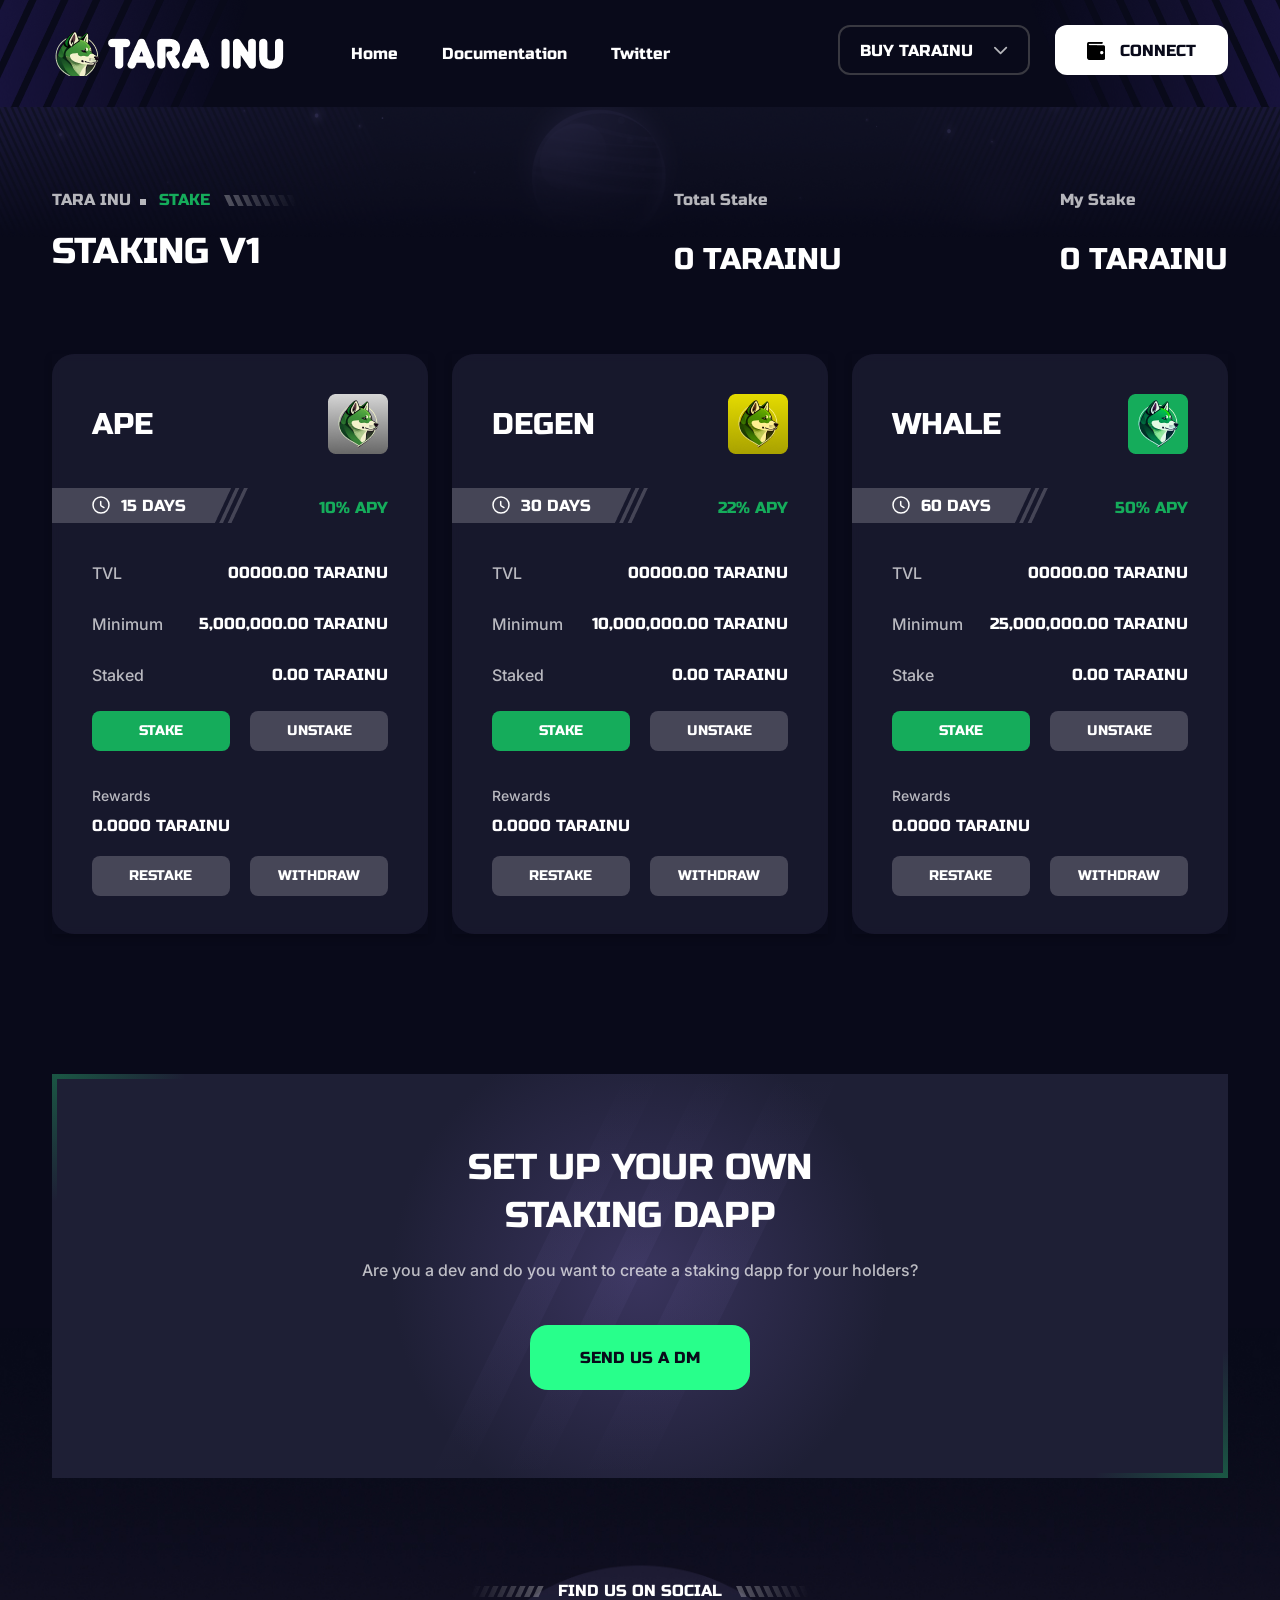
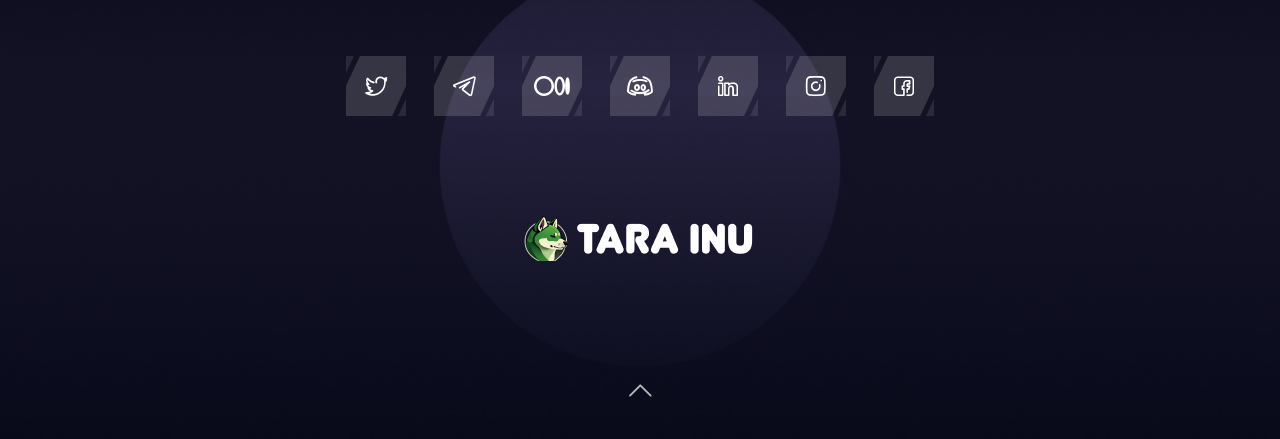
==== index.html @ 8df839b0 "update" ====
<!DOCTYPE html>
<html lang="zxx">
  <head>
    <!-- meta tag -->
    <meta charset="utf-8" />
    <title>Tara Inu - Staking</title>
    <meta name="description" content="" />
    <!-- responsive tag -->
    <meta http-equiv="x-ua-compatible" content="ie=edge" />
    <meta name="viewport" content="width=device-width, initial-scale=1" />
    <!-- favicon -->
    <link rel="apple-touch-icon" href="assets/images/fav.png" />
    <link
      rel="shortcut icon"
      type="image/x-icon"
      href="assets/images/t-inu.png"
    />
    <!-- Bootstrap v4.4.1 css -->
    <link
      rel="stylesheet"
      type="text/css"
      href="assets/css/bootstrap.min.css"
    />
    <!-- animate css -->
    <link rel="stylesheet" type="text/css" href="assets/css/animate.css" />
    <!-- magnific css -->
    <link
      rel="stylesheet"
      type="text/css"
      href="assets/css/magnific-popup.css"
    />
    <!-- owl.carousel css -->
    <link rel="stylesheet" type="text/css" href="assets/css/owl.carousel.css" />
    <!-- off canvas css -->
    <link rel="stylesheet" type="text/css" href="assets/css/off-canvas.css" />
    <!-- flaticon css  -->
    <link
      rel="stylesheet"
      type="text/css"
      href="assets/css/ico-moon-fonts.css"
    />
    <!-- font awesome icon css -->
    <link rel="stylesheet" type="text/css" href="assets/css/all.min.css" />
    <!-- spacing css -->
    <link rel="stylesheet" type="text/css" href="assets/css/sc-spacing.css" />
    <!-- style css -->
    <link rel="stylesheet" type="text/css" href="assets/css/style.css" />
    <!-- responsive css -->
    <link rel="stylesheet" type="text/css" href="assets/css/responsive.css" />
  </head>
  <body>
    <!--Preloader area start here-->
    <!-- <div class="loader_first">
            <div class="circular-spinner"></div>
        </div> -->

    <!--Preloader area End here-->

    <!--Header Start-->
    <header id="gamfi-header" class="gamfi-header-section default-header">
      <div class="menu-area menu-sticky">
        <div class="container">
          <div
            class="heaader-inner-area d-flex justify-content-between align-items-center"
          >
            <div
              class="gamfi-logo-area d-flex justify-content-between align-items-center"
            >
              <div class="logo">
                <a href="index.html"
                  ><img src="assets/images/logo.png" alt="logo"
                /></a>
              </div>
              <div class="header-menu">
                <ul class="nav-menu">
                  <li><a href="#">Home</a></li>
                  <li><a href="#">Documentation</a></li>
                  <li><a href="#">Twitter</a></li>
                </ul>
              </div>
            </div>
            <div class="gamfi-btn-area">
              <ul>
                <li>
                  <a id="nav-expander" class="nav-expander bar" href="#">
                    <div class="bar">
                      <span class="dot1"></span>
                      <span class="dot2"></span>
                      <span class="dot3"></span>
                    </div>
                  </a>
                </li>
                <li class="buy-token">
                  <a class="readon black-shape" href="#">
                    <span class="btn-text">Buy TARAINU </span>
                    <i class="icon-arrow_down"></i>
                    <span class="hover-shape1"></span>
                    <span class="hover-shape2"></span>
                    <span class="hover-shape3"></span>
                  </a>
                  <ul>
                    <li>
                      <a href="#"
                        ><img
                          src="assets/images/icons/herbswap.png"
                          alt="herbswap"
                        />
                        HerbSwap</a
                      >
                    </li>
                  </ul>
                </li>
                <li class="connect-btn-wrapper">
                  <!-- <button type="button" class="connect-btn readon white-btn hover-shape" data-bs-toggle="modal" data-bs-target="#exampleModal"><img src="assets/images/icons/connect.png" alt="Icon">  -->
                  <button
                    type="button"
                    onclick="Connect()"
                    class="connect-btn readon white-btn hover-shape"
                  >
                    <img src="assets/images/icons/connect.png" alt="Icon" />
                    <span class="btn-text" id="buttonText">Connect </span>
                    <span class="hover-shape1"></span>
                    <span class="hover-shape2"></span>
                    <span class="hover-shape3"></span>
                  </button>
                </li>
              </ul>
            </div>
          </div>
        </div>
      </div>
      <!-- Canvas Mobile Menu start -->
      <nav class="right_menu_togle mobile-navbar-menu" id="mobile-navbar-menu">
        <div class="close-btn">
          <a id="nav-close2" class="nav-close">
            <div class="line">
              <span class="line1"></span>
              <span class="line2"></span>
            </div>
          </a>
        </div>
        <div class="sidebar-logo mb-30">
          <a href="index.html"
            ><img src="assets/images/logo-dark.png" alt=""
          /></a>
        </div>
        <ul class="nav-menu">
          <li class="current-menu-item"><a href="#">Home</a></li>
          <li class="menu-item-has-children">
            <a href="#">Buy Token</a>
            <ul class="sub-menu">
              <li><a href="https://herbswap.app">HerbSwap</a></li>
            </ul>
          </li>

          <li class="connect-btn-wrapper">
            <button
              onclick="Connect()"
              class="readon black-shape-big connect-wallet-btn-for-mobile"
            >
              <img src="assets/images/icons/connect_white.png" alt="Icon" />
              <span  class="btn-text" id="smallButtonText">Connect</span>
              <span class="hover-shape1"></span>
              <span class="hover-shape2"></span>
              <span class="hover-shape3"></span>
            </button>
          </li>
        </ul>
        
      </nav>
    </header>
    <!--Header End-->

    <!-- Breadcrumbs Section Start -->
    <div
      class="gamfi-breadcrumbs-section project-clasic-breadcum-sect governance_breadcrumbs_scetion"
    >
      <div class="project-clasic-breadcum-bg">
        <div class="project-clasic-breadcum-img">
          <img
            src="assets/images/bg/projectClasicBreadCambg.png"
            alt=""
            class="img-fluid"
          />
        </div>
      </div>
      <div class="governance_breadcrumbs_content">
        <div class="container">
          <div class="row">
            <div class="col-lg-5">
              <div class="breadcrumbs-area sec-heading">
                <div class="sub-inner mb-15">
                  <a class="breadcrumbs-link" href="index.html">TARA INU</a>
                  <span class="sub-title">Stake</span>
                  <img
                    class="heading-left-image"
                    src="assets/images/icons/steps.png"
                    alt="Steps-Image"
                  />
                </div>
                <h2 class="title mb-0">Staking V1</h2>
              </div>
            </div>
            <div class="col-lg-7 breadcrumbs-form md-pt-30">
              <div class="staking_bradcome_right">
                <ul>
                  <li>
                    <h6>Total Stake</h6>
                    <h5><span class="counter" id="totalTokenStaked">0</span> TARAINU</h5>
                  </li>
                  <li>
                    <h6>My Stake</h6>
                    <h5><span class="counter" id="userTotal">0</span> TARAINU</h5>
                  </li>
                </ul>
              </div>
            </div>
          </div>
        </div>
      </div>
    </div>
    <!-- Breadcrumbs Section End -->


    <!-- ALERTS -->
    <div id="notification" class="notification"></div>
    <!-- ALERTS -->
    
    <!-- staking_flip_card_sect start -->
    <div class="staking_flip_card_sect">
      <div class="container">
        <div class="row">
          <div class="col-lg-4 col-md-6 mb-30">
            <div class="staking_flip_card staking_flip_card1">
              <div class="staking_flip_card_inner">
                <div class="staking_flip_card_front">
                  <div class="staking_flip_card_front_headings">
                    <h2>APE</h2>
                    <span
                      ><img src="assets/images/icons/silver.png" alt=""
                    /></span>
                  </div>
                  <div class="staking_flip_card_front_body">
                    <div class="staking_flip_card_front_timebg">
                      <span>15 days</span>
                    </div>
                    <div class="staking_apy">
                      <h3>10% APY</h3>
                    </div>
                    <div class="staking_flip_card_front_list">
                      <ul>
                        <li>
                          <span>TVL</span> <strong>00000.00 TARAINU</strong>
                        </li>
                        <li>
                          <span>Minimum</span>
                          <strong>5,000,000.00 TARAINU</strong>
                        </li>
                        <li>
                          <span>Staked</span> <strong id="planAStake">0.00 TARAINU</strong>
                        </li>
                      </ul>
                    </div>
                    <div class="staking_flip_card_front_buttons">
                      <button class="black-shape btn_purple flip_card_btn">
                        stake
                        <span class="hover-shape1"></span>
                        <span class="hover-shape2"></span>
                        <span class="hover-shape3"></span>
                      </button>
                      <button class="black-shape" onclick="unStake(1)">
                        Unstake
                        <span class="hover-shape1"></span>
                        <span class="hover-shape2"></span>
                        <span class="hover-shape3"></span>
                      </button>
                    </div>
                    <div class="staking_flip_card_front_reward">
                      <h6>Rewards</h6>
                      <h5 id="planA">0.0000 TARAINU</h5>
                    </div>
                    <div class="staking_flip_card_front_buttons ">
                      <button class="black-shape" onclick="reStake(1)">
                        Restake
                        <span class="hover-shape1"></span>
                        <span class="hover-shape2"></span>
                        <span class="hover-shape3"></span>
                      </button>
                      <button class="black-shape" onclick="withdraw(1)">
                        Withdraw
                        <span class="hover-shape1"></span>
                        <span class="hover-shape2"></span>
                        <span class="hover-shape3"></span>
                      </button>
                    </div>
                  </div>
                </div>
                <div class="staking_flip_card_back">
                  <div class="staking_flip_card_back_content active-shape">
                    <div class="staking_flip_card_back_overlay"></div>
                    <div class="staking_flip_card_back_headings">
                      <h2>Stake</h2>
                      <button class="staking_flip_card_close_btn">
                        <img src="assets/images/icons/x.svg" alt="icon" />
                      </button>
                    </div>
                    <div class="staking_flip_card_back_body">
                      <div class="staking_flip_card_back_body_top">
                        <div class="staking_flip_card_front_list">
                          <ul>
                            <li>
                              <span>Amount staked</span>
                              <strong id="planA1Stake">0.00 TARAINU</strong>
                            </li>
                            <li>
                              <span>Balance</span>
                              <span class="userBalance">0</span>
                            </li>
                          </ul>
                        </div>

                        <form id="form__1">
                          <div class="staking_flip_card_back_form">
                           
                              <span>Stake Amount</span>
                              <div class="staking_flip_card_back_form_input">
                                <input type="number" placeholder="0.00 TARAINU" id="amount__1" required/>
                                <!-- <button type="button">Max</button> -->
                              </div>
                           
                          </div>
                        </div>
                        <div class="staking_flip_card_back_approve_btn">
                          <button
                            class="black-shape-big"
                          
                            type="submit"
                          >
                            Approve
                            <span class="hover-shape1"></span>
                            <span class="hover-shape2"></span>
                            <span class="hover-shape3"></span>
                          </button>
                        </div>
                      </form>
                     
                    </div>

                    <span class="border-shadow shadow-1"></span>
                    <span class="border-shadow shadow-2"></span>
                    <span class="border-shadow shadow-3"></span>
                    <span class="border-shadow shadow-4"></span>
                  </div>
                </div>
              </div>
            </div>
          </div>

          <div class="col-lg-4 col-md-6 mb-30">
            <div class="staking_flip_card">
              <div class="staking_flip_card_inner">
                <div class="staking_flip_card_front">
                  <div class="staking_flip_card_front_headings">
                    <h2>DEGEN</h2>
                    <span
                      ><img src="assets/images/icons/gold.png" alt=""
                    /></span>
                  </div>
                  <div class="staking_flip_card_front_body">
                    <div class="staking_flip_card_front_timebg">
                      <span>30 days</span>
                    </div>
                    <div class="staking_apy">
                      <h3>22% APY</h3>
                    </div>
                    <div class="staking_flip_card_front_list">
                      <ul>
                        <li>
                          <span>TVL</span> <strong>00000.00 TARAINU</strong>
                        </li>
                        <li>
                          <span>Minimum</span>
                          <strong>10,000,000.00 TARAINU</strong>
                        </li>
                        <li>
                          <span>Staked</span> <strong id="planBStake">0.00 TARAINU</strong>
                        </li>
                      </ul>
                    </div>
                    <div class="staking_flip_card_front_buttons">
                      <button class="black-shape btn_purple flip_card_btn">
                        stake
                        <span class="hover-shape1"></span>
                        <span class="hover-shape2"></span>
                        <span class="hover-shape3"></span>
                      </button>
                      <button class="black-shape " onclick="unStake(2)">
                        Unstake
                        <span class="hover-shape1"></span>
                        <span class="hover-shape2"></span>
                        <span class="hover-shape3"></span>
                      </button>
                    </div>
                    <div class="staking_flip_card_front_reward">
                      <h6>Rewards</h6>
                      <h5 id="planB">0.0000 TARAINU</h5>
                    </div>
                    <div class="staking_flip_card_front_buttons">
                      <button class="black-shape " onclick="reStake(2)">
                        Restake
                        <span class="hover-shape1"></span>
                        <span class="hover-shape2"></span>
                        <span class="hover-shape3"></span>
                      </button>
                      <button class="black-shape" onclick="withdraw(2)">
                        Withdraw
                        <span class="hover-shape1"></span>
                        <span class="hover-shape2"></span>
                        <span class="hover-shape3"></span>
                      </button>
                    </div>
                  </div>
                </div>
                <div class="staking_flip_card_back">
                  <div class="staking_flip_card_back_content active-shape">
                    <div class="staking_flip_card_back_overlay"></div>
                    <div class="staking_flip_card_back_headings">
                      <h2>Stake</h2>
                      <button class="staking_flip_card_close_btn">
                        <img src="assets/images/icons/x.svg" alt="icon" />
                      </button>
                    </div>
                    <div class="staking_flip_card_back_body">
                      <div class="staking_flip_card_back_body_top">
                        <div class="staking_flip_card_front_list">
                          <ul>
                            <li>
                              <span>Amount staked</span>
                              <strong id="planB2Stake">00.00 TARAINU</strong>
                            </li>
                            <li>
                              <span>Balance</span>
                              <span class="userBalance">0</span>
                            </li>
                          </ul>
                        </div>


                        <form id="form__2">
                        <div class="staking_flip_card_back_form">
                         
                            <span>Stake Amount</span>
                            <div class="staking_flip_card_back_form_input">
                              <input type="number" placeholder="0.00 TARAINU" id="amount__2" required/>
                              <!-- <button type="button">Max</button> -->
                            </div>
                         
                        </div>
                      </div>
                      <div class="staking_flip_card_back_approve_btn">
                        <button
                          class="black-shape-big"
                        
                          type="submit"
                        >
                          Approve
                          <span class="hover-shape1"></span>
                          <span class="hover-shape2"></span>
                          <span class="hover-shape3"></span>
                        </button>
                      </div>
                    </form>
                    </div>

                    <span class="border-shadow shadow-1"></span>
                    <span class="border-shadow shadow-2"></span>
                    <span class="border-shadow shadow-3"></span>
                    <span class="border-shadow shadow-4"></span>
                  </div>
                </div>
              </div>
            </div>
          </div>

          <div class="col-lg-4 col-md-6 mb-30">
            <div class="staking_flip_card">
              <div class="staking_flip_card_inner">
                <div class="staking_flip_card_front">
                  <div class="staking_flip_card_front_headings">
                    <h2>WHALE</h2>
                    <span
                      ><img src="assets/images/icons/platinum.png" alt=""
                    /></span>
                  </div>
                  <div class="staking_flip_card_front_body">
                    <div class="staking_flip_card_front_timebg">
                      <span>60 days</span>
                    </div>
                    <div class="staking_apy">
                      <h3>50% APY</h3>
                    </div>
                    <div class="staking_flip_card_front_list">
                      <ul>
                        <li>
                          <span>TVL</span> <strong>00000.00 TARAINU</strong>
                        </li>
                        <li>
                          <span>Minimum</span>
                          <strong>25,000,000.00 TARAINU</strong>
                        </li>
                        <li>
                          <span>Stake</span> <strong id="planCStake">0.00 TARAINU</strong>
                        </li>
                      </ul>
                    </div>
                    <div class="staking_flip_card_front_buttons">
                      <button class="black-shape btn_purple flip_card_btn">
                        stake
                        <span class="hover-shape1"></span>
                        <span class="hover-shape2"></span>
                        <span class="hover-shape3"></span>
                      </button>
                      <button class="black-shape" onclick="unStake(3)">
                        Unstake
                        <span class="hover-shape1"></span>
                        <span class="hover-shape2"></span>
                        <span class="hover-shape3"></span>
                      </button>
                    </div>
                    <div class="staking_flip_card_front_reward">
                      <h6>Rewards</h6>
                      <h5 id="planC">0.0000 TARAINU</h5>
                    </div>
                    <div class="staking_flip_card_front_buttons">
                      <button class="black-shape" onclick="reStake(3)">
                        Restake
                        <span class="hover-shape1"></span>
                        <span class="hover-shape2"></span>
                        <span class="hover-shape3"></span>
                      </button>
                      <button class="black-shape" onclick="withdraw(3)">
                        Withdraw
                        <span class="hover-shape1"></span>
                        <span class="hover-shape2"></span>
                        <span class="hover-shape3"></span>
                      </button>
                    </div>
                  </div>
                </div>
                <div class="staking_flip_card_back">
                  <div class="staking_flip_card_back_content active-shape">
                    <div class="staking_flip_card_back_overlay"></div>
                    <div class="staking_flip_card_back_headings">
                      <h2>Stake</h2>
                      <button class="staking_flip_card_close_btn">
                        <img src="assets/images/icons/x.svg" alt="icon" />
                      </button>
                    </div>
                    <div class="staking_flip_card_back_body">
                      <div class="staking_flip_card_back_body_top">
                        <div class="staking_flip_card_front_list">
                          <ul>
                            <li>
                              <span>Amount stakedC</span>
                              <strong id="planC3Stake">000.00 TARAINU</strong>
                            </li>
                            <li>
                              <span>Balance</span>
                              <span class="userBalance">0</span>
                            </li>
                          </ul>
                        </div>

                        <form id="form__3">
                          <div class="staking_flip_card_back_form">
                           
                              <span>Stake Amount</span>
                              <div class="staking_flip_card_back_form_input">
                                <input type="number" placeholder="0.00 TARAINU" id="amount__3" required/>
                                <!-- <button type="button">Max</button> -->
                              </div>
                           
                          </div>
                        </div>
                        <div class="staking_flip_card_back_approve_btn">
                          <button
                            class="black-shape-big"
                          
                            type="submit"
                          >
                            Approve
                            <span class="hover-shape1"></span>
                            <span class="hover-shape2"></span>
                            <span class="hover-shape3"></span>
                          </button>
                        </div>
                      </form>
                    </div>

                    <span class="border-shadow shadow-1"></span>
                    <span class="border-shadow shadow-2"></span>
                    <span class="border-shadow shadow-3"></span>
                    <span class="border-shadow shadow-4"></span>
                  </div>
                </div>
              </div>
            </div>
          </div>
        </div>
      </div>
    </div>
    <!-- staking_flip_card_sect end -->
    <!-- Participat Detaisl Content End -->

    <!-- <div class="staking4_table_sect pb-140">
      <div class="container">
        <div class="project_details2_allocations_table_sect m-0">
          <h2>
            Stake History<span
              ><img
                src="assets/images/icons/steps.png"
                alt=""
                class="img-fluid"
            /></span>
          </h2>
          <div class="project_details2_allocations_table_content">
            <div class="project_details2_allocations_table">
              <div class="project_details2_allocations_table_headings">
                <ul>
                  <li class="table_col1">No.</li>
                  <li class="table_col2">Start</li>
                  <li class="table_col3">ENDS</li>
                  <li class="table_col4">LOCKED</li>
                  <li class="table_col5">Rewards</li>
                  <li class="table_col6">&nbsp;</li>
                </ul>
              </div>

              <div class="project_details2_allocations_table_body">
                <ul>
                  <li class="table_col1">01</li>
                  <li class="table_col2">12.01.2024 &nbsp; 24:00:00 UTC</li>
                  <li class="table_col3">28.02.2024 &nbsp; 24:00:00 UTC</li>
                  <li class="table_col4">0.00 TARAINU</li>
                  <li class="table_col5">0.00 TARAINU</li>
                  <li class="table_col6"><button>Claim</button></li>
                </ul>

                <ul>
                  <li class="table_col1">02</li>
                  <li class="table_col2">02.01.2024 &nbsp; 24:00:00 UTC</li>
                  <li class="table_col3">11.01.2024 &nbsp; 24:00:00 UTC</li>
                  <li class="table_col4">0.00 TARAINU</li>
                  <li class="table_col5">10.00 TARAINU</li>
                  <li class="table_col6"><button>Claimed</button></li>
                </ul>

                <ul>
                  <li class="table_col1">03</li>
                  <li class="table_col2">12.01.2024 &nbsp; 10:00:00 UTC</li>
                  <li class="table_col3">12.03.2024 &nbsp; 10:00:00 UTC</li>
                  <li class="table_col4">0.00 TARAINU</li>
                  <li class="table_col5">0.00 TARAINU</li>
                  <li class="table_col6"><button>Claim</button></li>
                </ul>

                <ul>
                  <li class="table_col1">04</li>
                  <li class="table_col2">02.01.2024 &nbsp; 12:00:00 UTC</li>
                  <li class="table_col3">12.01.2024 &nbsp; 12:00:00 UTC</li>
                  <li class="table_col4">0.00 TARAINU</li>
                  <li class="table_col5">0.00 TARAINU</li>
                  <li class="table_col6"><button>Claimed</button></li>
                </ul>

                <ul>
                  <li class="table_col1">04</li>
                  <li class="table_col2">12.01.2024 &nbsp; 24:00:00 UTC</li>
                  <li class="table_col3">12.03.2024 &nbsp; 24:00:00 UTC</li>
                  <li class="table_col4">0.00 TARAINU</li>
                  <li class="table_col5">0.00 TARAINU</li>
                  <li class="table_col6"><button>Claim</button></li>
                </ul>
              </div>
            </div>
          </div>
        </div>
      </div>
    </div> -->

    <!-- Footer Section Start -->
    <div class="gamfi-footer-section">
      <div class="container">
        <div class="footer-cta-area text-center active-shape hover-shape-inner">
          <h2 class="title mb-15">
            SET UP YOUR OWN<br />
            STAKING DAPP
          </h2>
          <p class="dsc mb-40">
            Are you a dev and do you want to create a staking dapp for your
            holders?
          </p>
          <a
            class="theme-btn d-inline-block wow fadeInUp"
            data-wow-delay="300ms"
            data-wow-duration="2500ms"
            href="igo-apply.html"
          >
            <span>Send us a DM</span>
            <div class="hover-shape1"></div>
            <div class="hover-shape2"></div>
            <div class="hover-shape3"></div>
          </a>
          <span class="border-shadow shadow-1"></span>
          <span class="border-shadow shadow-2"></span>
          <span class="border-shadow shadow-3"></span>
          <span class="border-shadow shadow-4"></span>
          <span class="hover-shape-bg hover_shape1"></span>
          <span class="hover-shape-bg hover_shape2"></span>
          <span class="hover-shape-bg hover_shape3"></span>
        </div>
      </div>
      <div class="footer-area">
        <div class="container">
          <div class="sec-heading text-center">
            <div class="sub-inner mb-52">
              <img
                class="heading-right-image"
                src="assets/images/icons/steps2.png"
                alt="Steps-Image"
              />
              <span class="sub-title white-color">Find us on Social</span>
              <img
                class="heading-left-image"
                src="assets/images/icons/steps.png"
                alt="Steps-Image"
              />
            </div>
          </div>
          <div class="footer-listing text-center mb-100 md-mb-70">
            <ul class="footer-icon-list">
              <li>
                <a href="#">
                  <i class="icon-twitter"></i>
                </a>
              </li>
              <li>
                <a href="#">
                  <i class="icon-telegram"></i>
                </a>
              </li>
              <li>
                <a href="#">
                  <i class="icon-medium"></i>
                </a>
              </li>
              <li>
                <a href="#">
                  <i class="icon-discord"></i>
                </a>
              </li>
              <li>
                <a href="#">
                  <i class="icon-linkedin"></i>
                </a>
              </li>
              <li>
                <a href="#">
                  <i class="icon-instagram"></i>
                </a>
              </li>
              <li>
                <a href="#">
                  <i class="icon-facebook"></i>
                </a>
              </li>
            </ul>
          </div>
          <div class="footer-logo text-center mb-45">
            <a href="index.html">
              <img src="assets/images/logo.png" alt="Footer-logo" />
            </a>
          </div>
          <div class="footer-mainmenu text-center mb-20">
            <ul>
              <li>
                <a href="#"></a>
              </li>
              <li>
                <a href="#"></a>
              </li>
              <li>
                <a href="#"></a>
              </li>
              <li>
                <a href="#"></a>
              </li>
              <li>
                <a href="#"></a>
              </li>
              <li>
                <a href="#"></a>
              </li>
              <li>
                <a href="#"></a>
              </li>
            </ul>
          </div>
          <div class="copyright-area text-center mb-0">
            <p class="dsc mb-37">
              <a target="_blank" class="gafi" href="#"></a>
            </p>
          </div>
          <div class="scrollup text-center">
            <a href="#">
              <i class="icon-arrow_up"></i>
            </a>
          </div>
        </div>
      </div>
    </div>
    <!-- Footer Section End -->

    <!-- Modal Section Start-->
    <div
      class="modal fade"
      id="exampleModal"
      tabindex="-1"
      aria-labelledby="exampleModalLabel"
      aria-hidden="true"
    >
      <div class="modal-dialog modal-dialog-centered">
        <div class="modal-content">
          <div class="modal-header">
            <h4 class="modals-title mb-0" id="exampleModalLabel">
              Connect Wallet
            </h4>
            <button
              type="button"
              class="btn-close"
              data-bs-dismiss="modal"
              aria-label="Close"
            >
              <i class="icon-x"></i>
            </button>
          </div>
          <div class="modal-body">
            <p class="mb-20">
              Please select a wallet to connect to this marketplace
            </p>
            <div class="connect-section">
              <ul class="heading-list">
                <li>
                  <a href="#" class="connect-meta">
                    <span>
                      <img
                        src="assets/images/icons/meta-mask.png"
                        alt="Meta-mask-Image"
                      />
                    </span>
                    MetaMask
                  </a>
                </li>
                <li>
                  <a href="#">
                    <span>
                      <img
                        src="assets/images/icons/coinbase.png"
                        alt="Coinbase-Image"
                      />
                    </span>
                    Coinbase
                  </a>
                </li>
                <li>
                  <a href="#">
                    <span>
                      <img
                        src="assets/images/icons/trust.png"
                        alt="Trust-Image"
                      />
                    </span>
                    Trust Wallet
                  </a>
                </li>
                <li>
                  <a href="#">
                    <span>
                      <img
                        src="assets/images/icons/wallet.png"
                        alt="Wallet-Image"
                      />
                    </span>
                    WalletConnect
                  </a>
                </li>
              </ul>
            </div>
            <p>
              By connecting your wallet, you agree to our
              <a href="#">
                <span class="modal-title">Terms of Service </span>
              </a>
              and our
              <a href="#">
                <span class="modal-title"> Privacy Policy</span> </a
              >.
            </p>
          </div>
        </div>
      </div>
    </div>
    <!-- Modal Section End-->

    <!-- Modal Section Start-->
    <div
      class="modal fade"
      id="download-metamask"
      tabindex="-1"
      aria-labelledby="exampleModalLabel"
      aria-hidden="true"
    >
      <div class="modal-dialog modal-dialog-centered">
        <div class="modal-content">
          <div class="modal-header">
            <h4 class="modals-title mb-0" id="exampleModalLabel">
              Connect Wallet
            </h4>
            <button
              type="button"
              class="btn-close"
              data-bs-dismiss="modal"
              aria-label="Close"
            >
              <i class="icon-x"></i>
            </button>
          </div>
          <div class="modal-body">
            <p class="mb-20">Please download & install metamask extension!</p>
            <div class="connect-section">
              <ul class="heading-list">
                <li>
                  <a target="_blank" href="https://metamask.io/download/">
                    <span>
                      <img
                        src="assets/images/icons/meta-mask.png"
                        alt="Meta-mask-Image"
                      />
                    </span>
                    MetaMask
                  </a>
                </li>
              </ul>
            </div>
          </div>
        </div>
      </div>
    </div>
    <!-- Modal Section End-->


    

    <!-- Meta Mask Connect -->
    <script src="assets/js/web3.min.js"></script>
    <script src="https://cdn.ethers.io/lib/ethers-5.0.umd.min.js"></script>

    <script src="assets/js/metamask.js"></script>

    <!-- modernizr js -->
    <script src="assets/js/modernizr-2.8.3.min.js"></script>
    <!-- jquery latest version -->
    <script src="assets/js/jquery.min.js"></script>
    <!-- Bootstrap v4.4.1 js -->
    <script src="assets/js/bootstrap.min.js"></script>
    <!-- popup.min js -->
    <script src="assets/js/jquery.magnific-popup.min.js"></script>
    <!-- imagesloaded.pkgd.min js -->
    <script src="assets/js/imagesloaded.pkgd.min.js"></script>
    <!-- wow js -->
    <script src="assets/js/wow.min.js"></script>
    <script src="assets/js/jquery.counterup.min.js"></script>
    <!-- counter top js -->
    <script src="assets/js/waypoints.min.js"></script>
    <!-- owl.carousel js -->
    <script src="assets/js/owl.carousel.min.js"></script>
    <!-- plugins js -->
    <script src="assets/js/plugins.js"></script>
    <script src="assets/js/metamaskhandler.js"></script>
    <!-- main js -->
    <script src="assets/js/main.js"></script>

  </body>
</html>
---- assets/css/off-canvas.css ----
@charset "utf-8";

/**
*
* -----------------------------------------------------------------------------
*
* Template : Edula - Education HTML5 Template
* Author : SoftCoderes
* Author URI : http://www.softcoders.net/
*
* -----------------------------------------------------------------------------
*
**/
a.nav-expander {
    background: transparent;
    color: #FFFFFF;
    display: block;
    font-size: 16px;
    font-weight: 400;
    height: auto;
    margin-right: 0;
    padding: 0;
    right: 0;
    text-decoration: none;
    text-transform: uppercase;
    top: 0;
    transition: right 0.3s ease-in-out 0s;
    width: auto;
    z-index: 12;
    transition: right 0.3s ease-in-out 0s;
    -webkit-transition: right 0.3s ease-in-out 0s;
    -moz-transition: right 0.3s ease-in-out 0s;
    -o-transition: right 0.3s ease-in-out 0s;
 
}
 
a.nav-expander:hover {
  cursor: pointer;
}

nav.right_menu_togle {
  background: rgba(0,0,0,0.9);
  display: block;
  height: 100%;
  overflow: auto;
  position: fixed;
  right: -520px;
  font-size: 15px;
  top: 0;
  width: 100%;
  max-width: 520px;
  z-index: 2000;
  transition: right 0.3s ease-in-out 0s;
  -webkit-transition: right 0.3s ease-in-out 0s;
  -moz-transition: right 0.3s ease-in-out 0s;
  -o-transition: right 0.3s ease-in-out 0s;
}
.nav-expanded nav {
  right: 0;
}

body.nav-expanded {
  margin-left: 0em;
  transition: right 0.4s ease-in-out 0s;
  -webkit-transition: right 0.4s ease-in-out 0s;
  -moz-transition: right 0.4s ease-in-out 0s;
  -o-transition: right 0.4s ease-in-out 0s;
}
.right_menu_togle .close-btn{
  overflow: hidden;
  padding: 2px 10px 2px;
}
.right_menu_togle .canvas-logo{
    padding-left: 24px;
    padding-bottom: 20px;
}
.right_menu_togle .search-wrap{
    padding: 20px 24px 0;
    position: relative;
}
.right_menu_togle .search-wrap label{
    display: block;
    font-size: 20px;
    color: #fff;
    position: relative;
}
.right_menu_togle .search-wrap input,
.right_menu_togle .search-wrap button{
    border: none;
    outline: none;
}
.right_menu_togle .search-wrap input{
    width: 100%;
    border-radius: 30px;
    background: #fff;
    padding: 7px 25px;
    margin-top: 6px;
}
.right_menu_togle .search-wrap button{
    position: absolute;
    right: 40px;
    background: transparent;
    cursor: pointer;
    bottom: 7px;
    font-size: 18px;
}

.sidebarnav_menu.main-menu li.menu-item-has-children:before{
  position: absolute;
    content: "\f078";
    font-family: FontAwesome;
    color: #ffffff;
    width: 32px;
    height: 32px;
    line-height: 30px;
    background: rgba(255,255,255,0.2);
    border: 1px solid rgba(255,255,255,0.3);
    right: 8px;
    top: 5px;
    cursor: pointer;
    z-index: 999;
    text-align: center;
    font-size: 15px;
  transition: 0.4s;
  -webkit-transition: 0.4s;
  -ms-transition: 0.4s;
}
.sidebarnav_menu.main-menu li.menu-item-has-children.open:before{
    content: "\f077";
  transition: 0.4s;
  -webkit-transition: 0.4s;
  -ms-transition: 0.4s;
}
.sidebarnav_menu.main-menu li.menu-item-has-children ul{
  display: none;
}
.sidebarnav_menu.main-menu li.menu-item-has-children ul li a{
    display: block;
    padding: 8px 45px;
    font-size: 14px;
}

.sidebarnav_menu.main-menu li ul li:hover a,
.sidebarnav_menu.main-menu li ul li.active a{
  background: rgba(0,0,0,0.15) !important;
}
.sidebarnav_menu.main-menu li {
  border-bottom: 1px solid rgba(255,255,255,0.15);
  font-size: 16px;
  position: relative;
  display: block;
}
.sidebarnav_menu.main-menu .list-unstyled li:last-child {
  border-bottom: 0;
}
.sidebarnav_menu.main-menu .list-unstyled {
  border-top: 1px solid rgba(255,255,255,0.15);
}
.sidebarnav_menu.main-menu .list-unstyled li {
  border: 0;
}
.sidebarnav_menu.main-menu li a {
  color: #fff;
  text-decoration: none;
  padding: 8px 24px;
  display: block;
  transition: 0.4s;
  -webkit-transition: 0.4s;
  -ms-transition: 0.4s;
}
.sidebarnav_menu.main-menu li ul li a {
  padding: 8px 0 8px 40px; 
}
.sidebarnav_menu.main-menu li a:hover {
  color: #FFFFFF;
  text-decoration: none;
}
 
.sidebarnav_menu.main-menu a .caret {
  width: 0;
  height: 0;
  display: inline-block;
  vertical-align: top;
  border-top: 4px solid #4f5963;
  border-right: 4px solid transparent;
  border-left: 4px solid transparent;
  content: "";
    margin-top: 8px;
}
 
.sidebarnav_menu.main-menu a:hover .caret {
  border-top-color: #4f5963;
}
 
.sidebarnav_menu.main-menu li.open > a > .caret {
  border-top: none;
  border-bottom: 4px solid #4f5963;
  border-right: 4px solid transparent;
  border-left: 4px solid transparent;
}
 
.sidebarnav_menu.main-menu li.open > a:hover > .caret {
  border-bottom-color: #4f5963;
}
 
.icon:before {
  font-family: 'FontAwesome';
  font-style: normal;
  font-variant: normal;
  font-weight: normal;
  line-height: 1;
  text-transform: none;
  content: '\f105';
}
 
.sidebarnav_menu.main-menu li > a > span.icon {
  float: right;
  margin: 0.1em 1.7em -0.1em 0;
  opacity: 0;
  -webkit-transition: all 0.2s ease-in-out;
  -moz-transition: all 0.2s ease-in-out;
  -o-transition: all 0.2s ease-in-out;
  transition: all 0.2s ease-in-out;
 
}
 
.sidebarnav_menu.main-menu li > a:hover > span.icon {
  float: right;
  margin: 0.1em 0.8em -0.1em 0;
  opacity: 1;
}

.sidebar_nav.navbar {
    position: absolute;
    min-height: auto;
    margin-bottom: 0;
    border: 0;
}
.rs-menu.rs-menu-close,
.sidebar_nav.navbar-inverse{
  background: transparent;
}


/* Menu */
.menu-wrap {
  position: absolute;
  z-index: 1001;
  width: 400px;
  top: -1px;
  height: 100vh;
  background: #373a47;
  padding: 46px 68px 50px 35px;
  font-size: 1.15em;
  -webkit-transform: translate3d(400px,0,0);
  transform: translate3d(400px,0,0);
  -webkit-transition: -webkit-transform 0.4s;
  transition: transform 0.4s;
  -webkit-transition-timing-function: cubic-bezier(0.7,0,0.3,1);
  transition-timing-function: cubic-bezier(0.7,0,0.3,1);
}
body.show-offcan{
  position: relative;
}
body.show-offcan .offwrap{
  position: absolute;
  width: 100%;
  background: #000;
  height: 100%;
  top: 0;
  bottom: 0;
  z-index: 9;
  opacity: .5;
}

.offwrapcon::before {
  position: absolute;
  top: 0;
  left: 0;
  z-index: 10;
  width: 100%;
  height: 100%;
  background: rgba(0,0,0,0.3);
  content: '';
  opacity: 1;
  -webkit-transform: translate3d(100%,0,0);
  transform: translate3d(100%,0,0);
  -webkit-transition: opacity 0.4s, -webkit-transform 0s 0.4s;
  transition: opacity 0.4s, transform 0s 0.4s;
  -webkit-transition-timing-function: cubic-bezier(0.7,0,0.3,1);
  transition-timing-function: cubic-bezier(0.7,0,0.3,1);
}

.icon-list {
  -webkit-transform: translate3d(0,100%,0);
  transform: translate3d(0,100%,0);
}

.icon-list {
  -webkit-transition: -webkit-transform 0s 0.4s;
  transition: transform 0s 0.4s;
  -webkit-transition-timing-function: cubic-bezier(0.7,0,0.3,1);
  transition-timing-function: cubic-bezier(0.7,0,0.3,1);
}

/* Shown menu */
.show-offcan .menu-wrap {
  -webkit-transform: translate3d(0,0,0);
  transform: translate3d(0,0,0);
  -webkit-transition: -webkit-transform 0.8s;
  transition: transform 0.8s;
  -webkit-transition-timing-function: cubic-bezier(0.7,0,0.3,1);
  transition-timing-function: cubic-bezier(0.7,0,0.3,1);
}

.show-offcan .icon-list {
  -webkit-transform: translate3d(0,0,0);
  transform: translate3d(0,0,0);
  -webkit-transition: -webkit-transform 0.8s;
  transition: transform 0.8s;
  -webkit-transition-timing-function: cubic-bezier(0.7,0,0.3,1);
  transition-timing-function: cubic-bezier(0.7,0,0.3,1);
}

.show-offcan .icon-list{
  -webkit-transition-duration: 0.9s;
  transition-duration: 0.9s;
}
---- assets/css/ico-moon-fonts.css ----
@font-face {
  font-family: "icomoon";
  src: url("../fonts/icomoon.eot?1o95z7");
  src: url("../fonts/icomoon.eot?1o95z7#iefix") format("embedded-opentype"),
    url("../fonts/icomoon.ttf?1o95z7") format("truetype"),
    url("../fonts/icomoon.woff?1o95z7") format("woff"),
    url("../fonts/icomoon.svg?1o95z7#icomoon") format("svg");
  font-weight: normal;
  font-style: normal;
  font-display: block;
}
[class^="icon-"],
[class*=" icon-"] {
  /* use !important to prevent issues with browser extensions that change fonts */
  font-family: "icomoon" !important;
  speak: never;
  font-style: normal;
  font-weight: normal;
  font-variant: normal;
  text-transform: none;
  line-height: 1;

  /* Better Font Rendering =========== */
  -webkit-font-smoothing: antialiased;
  -moz-osx-font-smoothing: grayscale;
}

.icon-comment-icon:before {
  content: "\e91e";
}
.icon-dabble-arrow:before {
  content: "\e91f";
}
.icon-sms-icon:before {
  content: "\e920";
}
.icon-Vector:before {
  content: "\e91c";
}
.icon-coinbase:before {
  content: "\e916";
}
.icon-trustwallet:before {
  content: "\e917";
}
.icon-wallet:before {
  content: "\e911";
}
.icon-walletconnect:before {
  content: "\e918";
}
.icon-coinmarketcap:before {
  content: "\e914";
}
.icon-gate:before {
  content: "\e919";
}
.icon-pancakeswap:before {
  content: "\e915";
}
.icon-uniswap:before {
  content: "\e91a";
}
.icon-world:before {
  content: "\e91d";
}
.icon-arrow_down:before {
  content: "\e901";
}
.icon-arrow_right:before {
  content: "\e902";
}
.icon-arrow_up:before {
  content: "\e903";
}
.icon-calendar:before {
  content: "\e904";
}
.icon-discord:before {
  content: "\e905";
}
.icon-facebook:before {
  content: "\e906";
}
.icon-info-circle:before {
  content: "\e907";
}
.icon-instagram:before {
  content: "\e908";
}
.icon-link:before {
  content: "\e909";
}
.icon-linkedin:before {
  content: "\e90a";
}
.icon-list:before {
  content: "\e90b";
}
.icon-medium:before {
  content: "\e90c";
}
.icon-search:before {
  content: "\e90d";
}
.icon-share:before {
  content: "\e90e";
}
.icon-telegram:before {
  content: "\e90f";
}
.icon-twitter:before {
  content: "\e910";
}
.icon-x:before {
  content: "\e912";
}
.icon-chevron-left:before {
  content: "\e900";
}
.icon-cheveron-left:before {
  content: "\e913";
}
.icon-play:before {
  content: "\e91b";
}
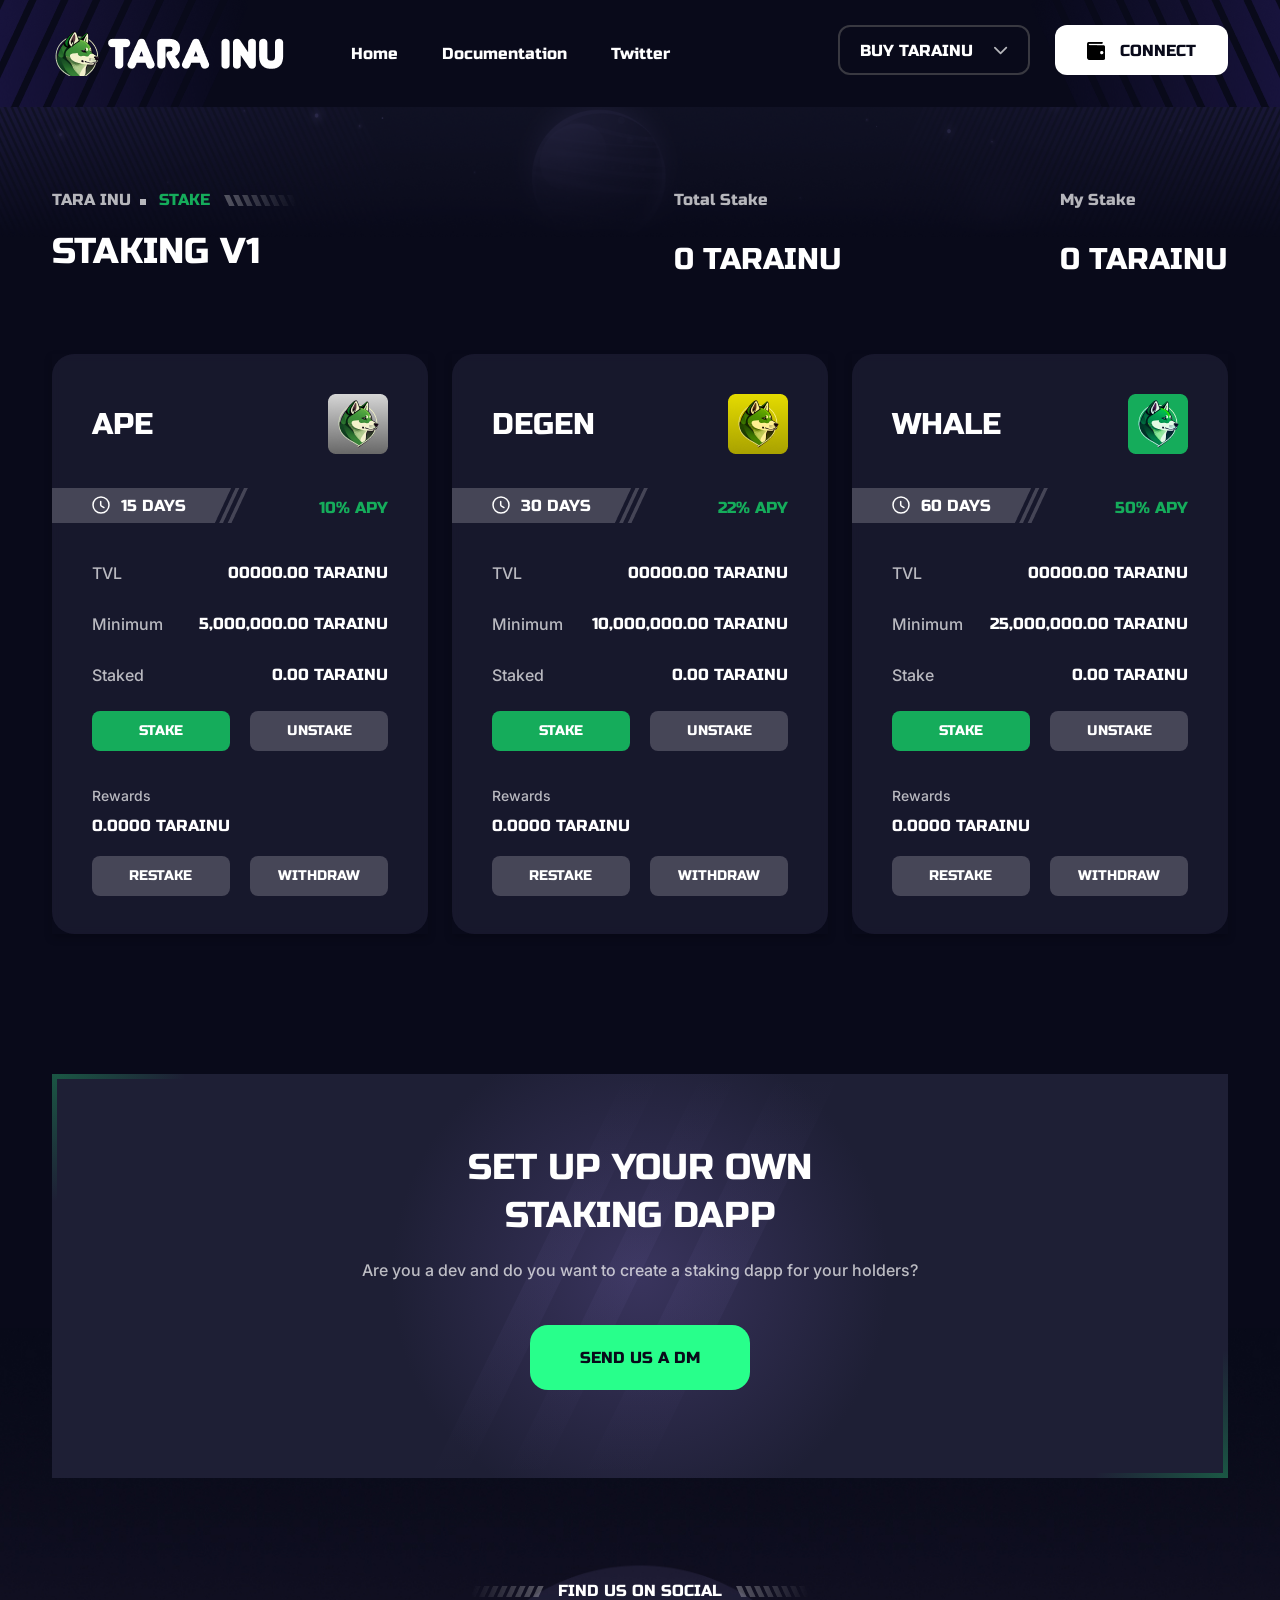
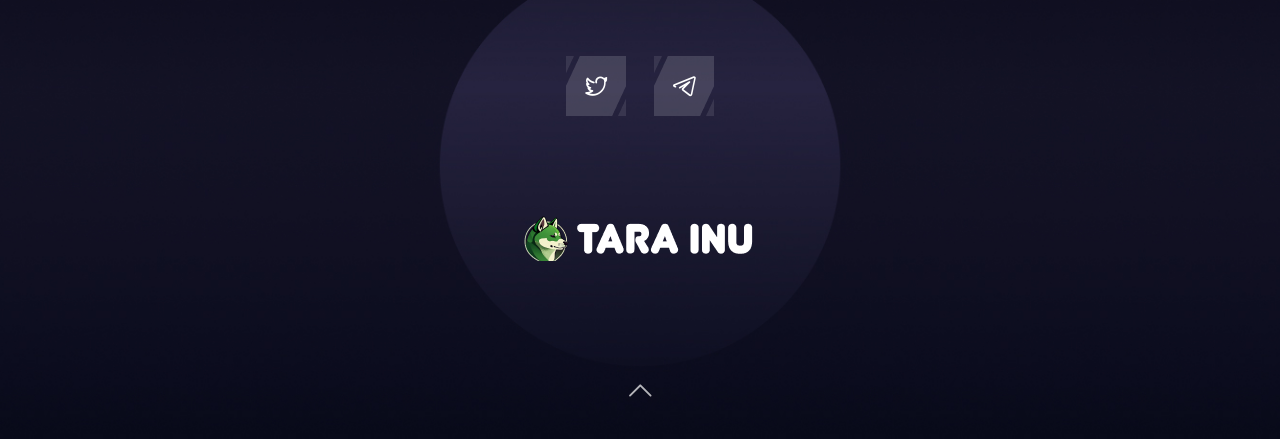
==== commit 97c96417: "update" ====
--- a/index.html
+++ b/index.html
@@ -740,16 +740,16 @@
           <div class="footer-listing text-center mb-100 md-mb-70">
             <ul class="footer-icon-list">
               <li>
-                <a href="#">
+                <a href="https://twitter.com/tarainuofficial" target="_blank">
                   <i class="icon-twitter"></i>
                 </a>
               </li>
               <li>
-                <a href="#">
+                <a href="https://t.me/TaraInuOfficial" target="_blank">
                   <i class="icon-telegram"></i>
                 </a>
               </li>
-              <li>
+              <!-- <li>
                 <a href="#">
                   <i class="icon-medium"></i>
                 </a>
@@ -773,7 +773,7 @@
                 <a href="#">
                   <i class="icon-facebook"></i>
                 </a>
-              </li>
+              </li> -->
             </ul>
           </div>
           <div class="footer-logo text-center mb-45">
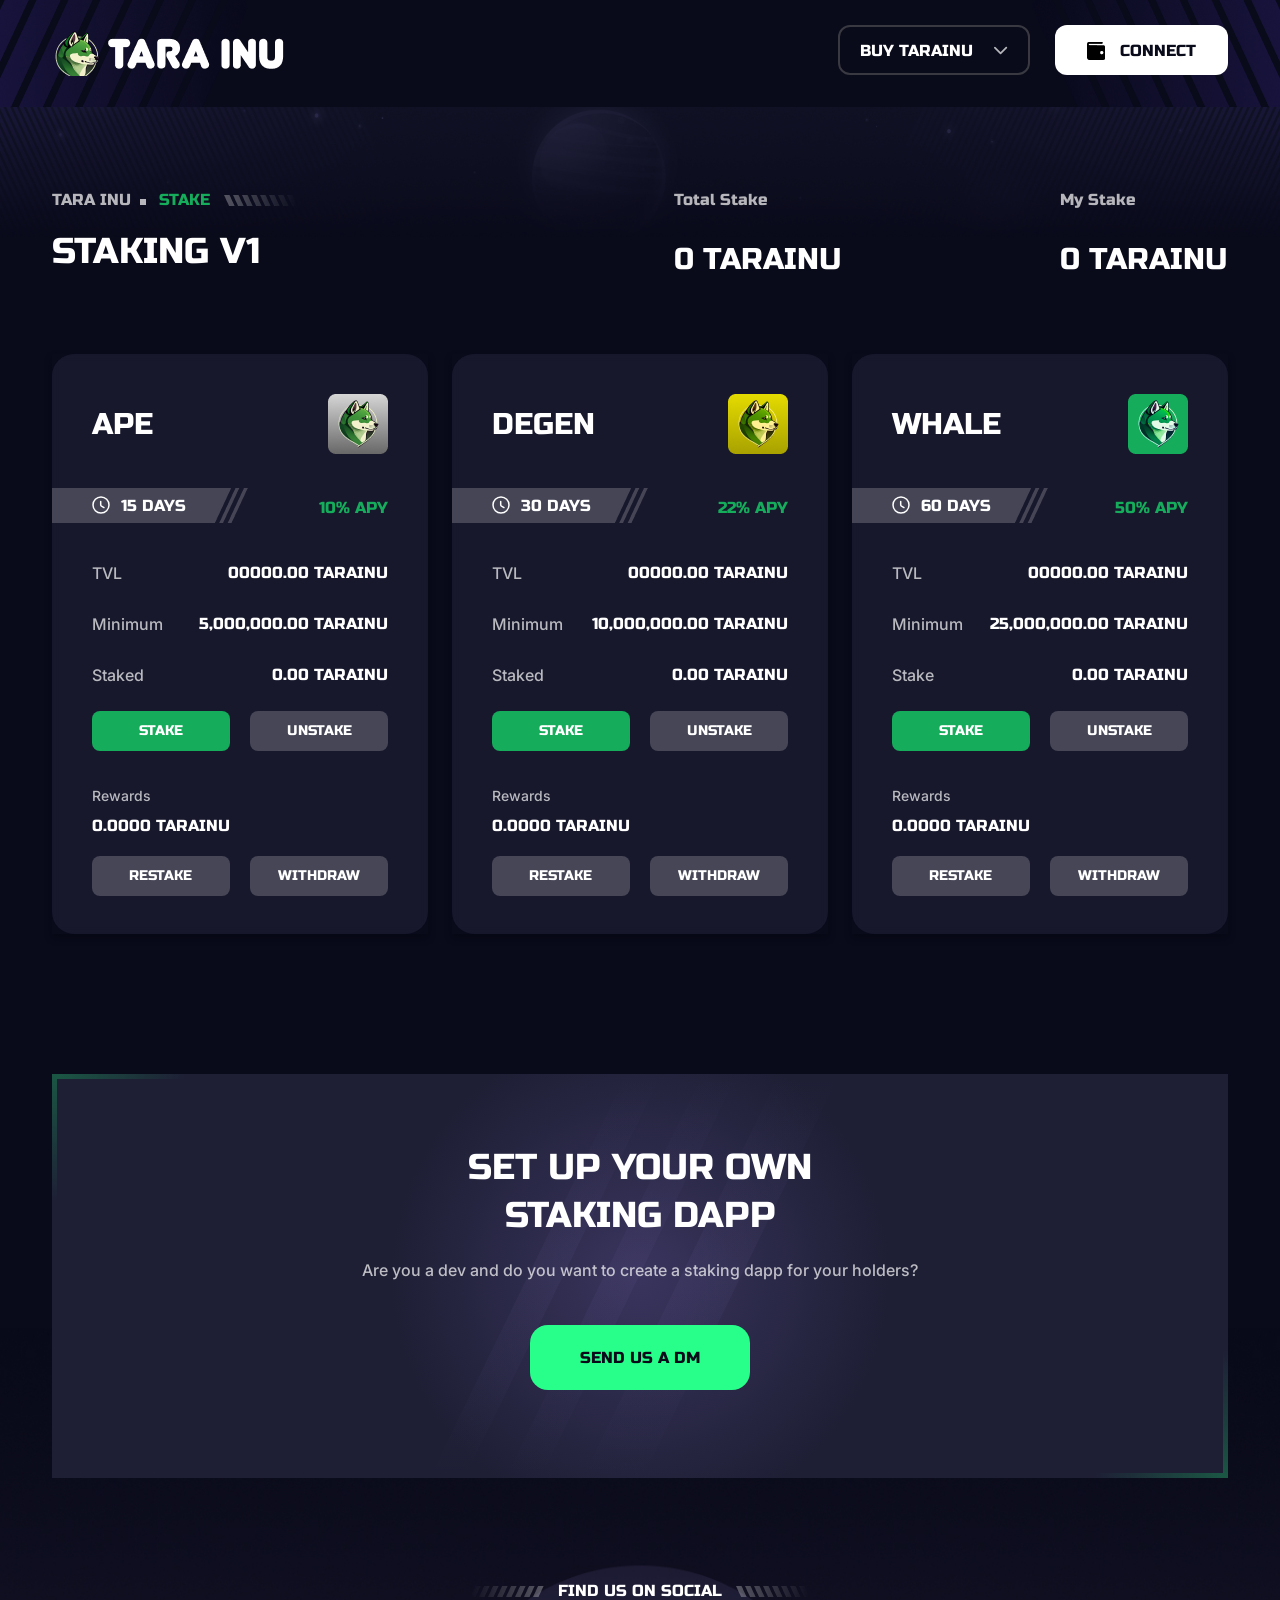
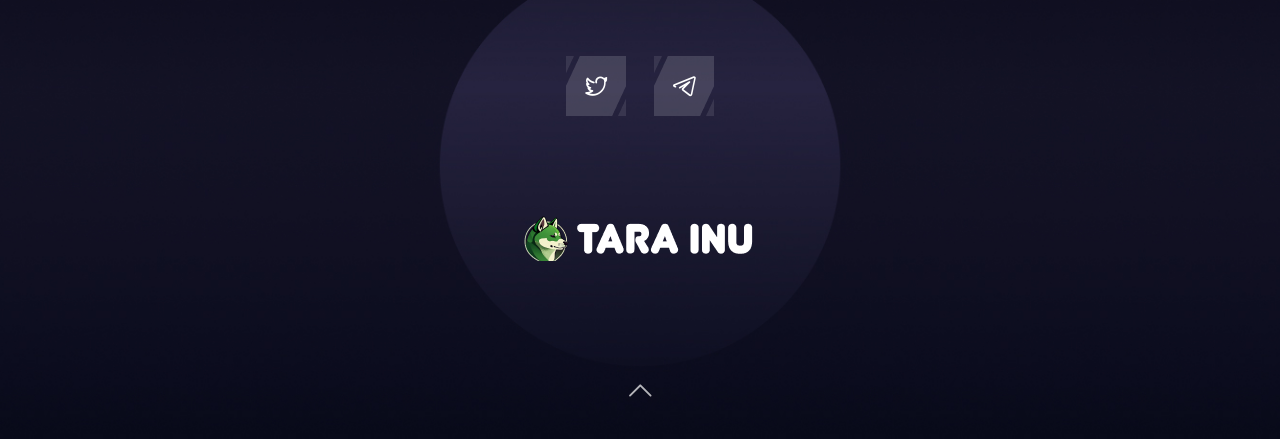
==== commit f32ad2aa: "update" ====
--- a/index.html
+++ b/index.html
@@ -50,9 +50,9 @@
   </head>
   <body>
     <!--Preloader area start here-->
-    <!-- <div class="loader_first">
+    <div class="loader_first">
             <div class="circular-spinner"></div>
-        </div> -->
+        </div>
 
     <!--Preloader area End here-->
 
@@ -73,9 +73,9 @@
               </div>
               <div class="header-menu">
                 <ul class="nav-menu">
-                  <li><a href="#">Home</a></li>
-                  <li><a href="#">Documentation</a></li>
-                  <li><a href="#">Twitter</a></li>
+                  <!-- <li><a href="#">Home</a></li> -->
+                  <!-- <li><a href="#">Documentation</a></li>
+                  <li><a href="#">Twitter</a></li> -->
                 </ul>
               </div>
             </div>
@@ -704,9 +704,9 @@
             class="theme-btn d-inline-block wow fadeInUp"
             data-wow-delay="300ms"
             data-wow-duration="2500ms"
-            href="igo-apply.html"
+            href="https://t.me/TaraInuOfficial" target="_blank"
           >
-            <span>Send us a DM</span>
+            <span >Send us a DM</span>
             <div class="hover-shape1"></div>
             <div class="hover-shape2"></div>
             <div class="hover-shape3"></div>
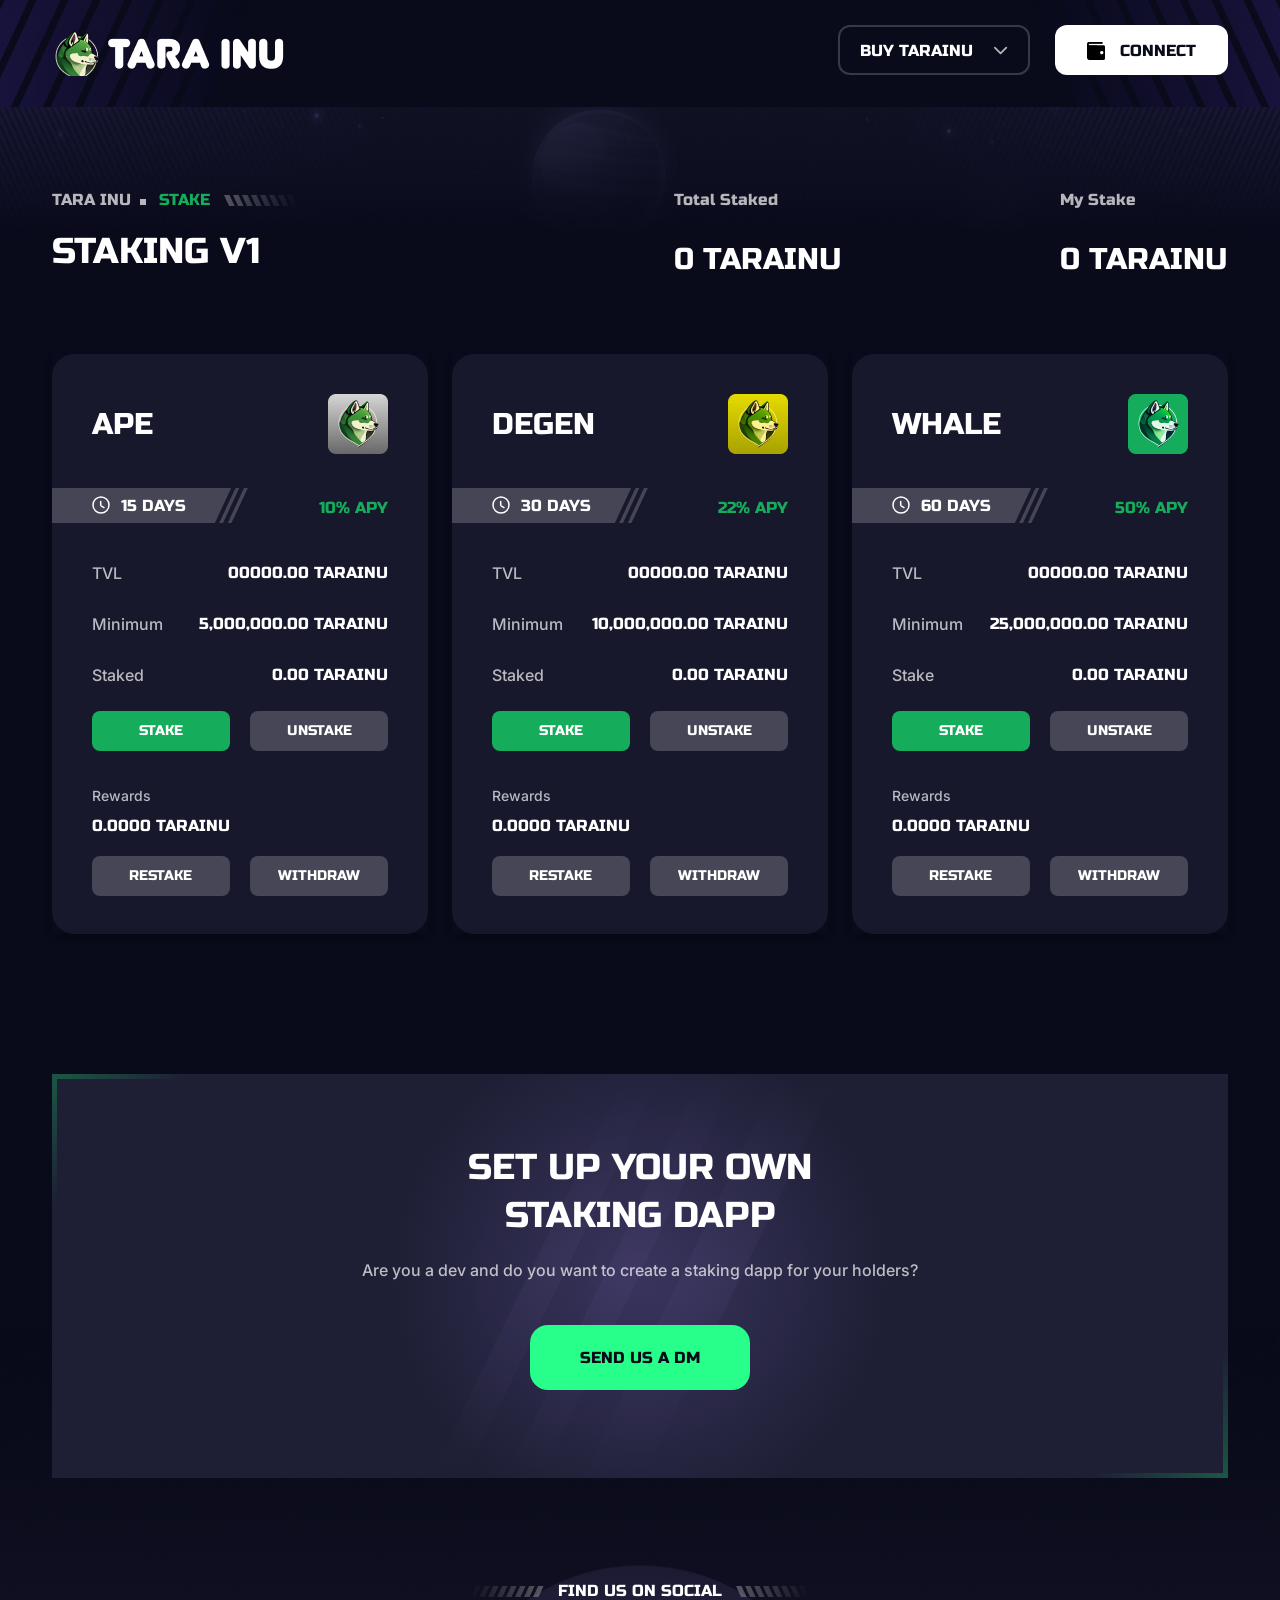
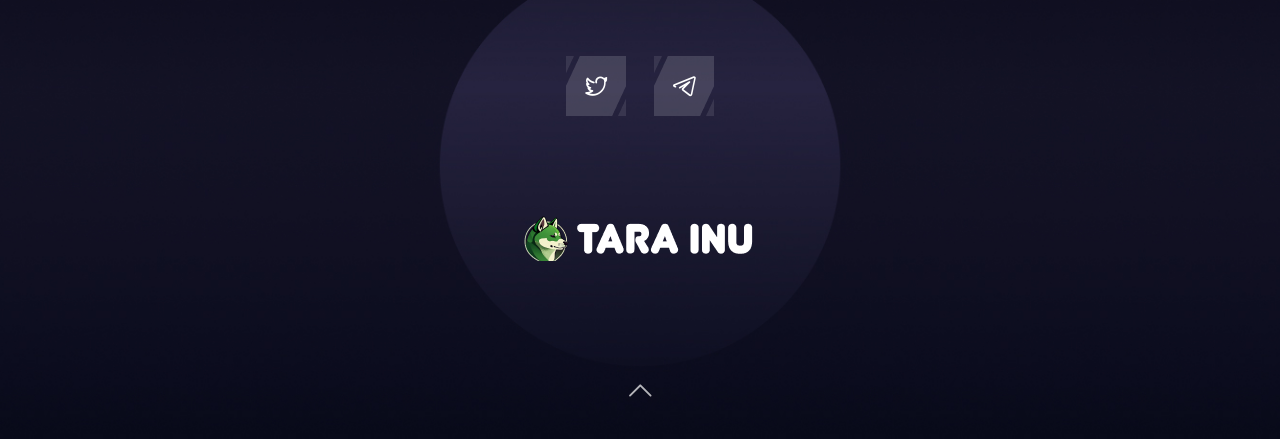
==== commit 90a4dea8: "update" ====
--- a/index.html
+++ b/index.html
@@ -100,7 +100,7 @@
                   </a>
                   <ul>
                     <li>
-                      <a href="#"
+                      <a href="https://herbswap.app"
                         ><img
                           src="assets/images/icons/herbswap.png"
                           alt="herbswap"
@@ -205,7 +205,7 @@
               <div class="staking_bradcome_right">
                 <ul>
                   <li>
-                    <h6>Total Stake</h6>
+                    <h6>Total Staked</h6>
                     <h5><span class="counter" id="totalTokenStaked">0</span> TARAINU</h5>
                   </li>
                   <li>
@@ -268,7 +268,7 @@
                         <span class="hover-shape2"></span>
                         <span class="hover-shape3"></span>
                       </button>
-                      <button class="black-shape" onclick="unStake(1)">
+                      <button class="black-shape" onclick="unStakeA(0)">
                         Unstake
                         <span class="hover-shape1"></span>
                         <span class="hover-shape2"></span>
@@ -280,13 +280,13 @@
                       <h5 id="planA">0.0000 TARAINU</h5>
                     </div>
                     <div class="staking_flip_card_front_buttons ">
-                      <button class="black-shape" onclick="reStake(1)">
+                      <button class="black-shape" onclick="reStake(0)">
                         Restake
                         <span class="hover-shape1"></span>
                         <span class="hover-shape2"></span>
                         <span class="hover-shape3"></span>
                       </button>
-                      <button class="black-shape" onclick="withdraw(1)">
+                      <button class="black-shape" onclick="withdraw(0)">
                         Withdraw
                         <span class="hover-shape1"></span>
                         <span class="hover-shape2"></span>
@@ -394,7 +394,7 @@
                         <span class="hover-shape2"></span>
                         <span class="hover-shape3"></span>
                       </button>
-                      <button class="black-shape " onclick="unStake(2)">
+                      <button class="black-shape " onclick="unStakeB(1)">
                         Unstake
                         <span class="hover-shape1"></span>
                         <span class="hover-shape2"></span>
@@ -406,13 +406,13 @@
                       <h5 id="planB">0.0000 TARAINU</h5>
                     </div>
                     <div class="staking_flip_card_front_buttons">
-                      <button class="black-shape " onclick="reStake(2)">
+                      <button class="black-shape " onclick="reStake(1)">
                         Restake
                         <span class="hover-shape1"></span>
                         <span class="hover-shape2"></span>
                         <span class="hover-shape3"></span>
                       </button>
-                      <button class="black-shape" onclick="withdraw(2)">
+                      <button class="black-shape" onclick="withdraw(1)">
                         Withdraw
                         <span class="hover-shape1"></span>
                         <span class="hover-shape2"></span>
@@ -520,7 +520,7 @@
                         <span class="hover-shape2"></span>
                         <span class="hover-shape3"></span>
                       </button>
-                      <button class="black-shape" onclick="unStake(3)">
+                      <button class="black-shape" onclick="unStakeC(2)">
                         Unstake
                         <span class="hover-shape1"></span>
                         <span class="hover-shape2"></span>
@@ -532,13 +532,13 @@
                       <h5 id="planC">0.0000 TARAINU</h5>
                     </div>
                     <div class="staking_flip_card_front_buttons">
-                      <button class="black-shape" onclick="reStake(3)">
+                      <button class="black-shape" onclick="reStake(2)">
                         Restake
                         <span class="hover-shape1"></span>
                         <span class="hover-shape2"></span>
                         <span class="hover-shape3"></span>
                       </button>
-                      <button class="black-shape" onclick="withdraw(3)">
+                      <button class="black-shape" onclick="withdraw(2)">
                         Withdraw
                         <span class="hover-shape1"></span>
                         <span class="hover-shape2"></span>
